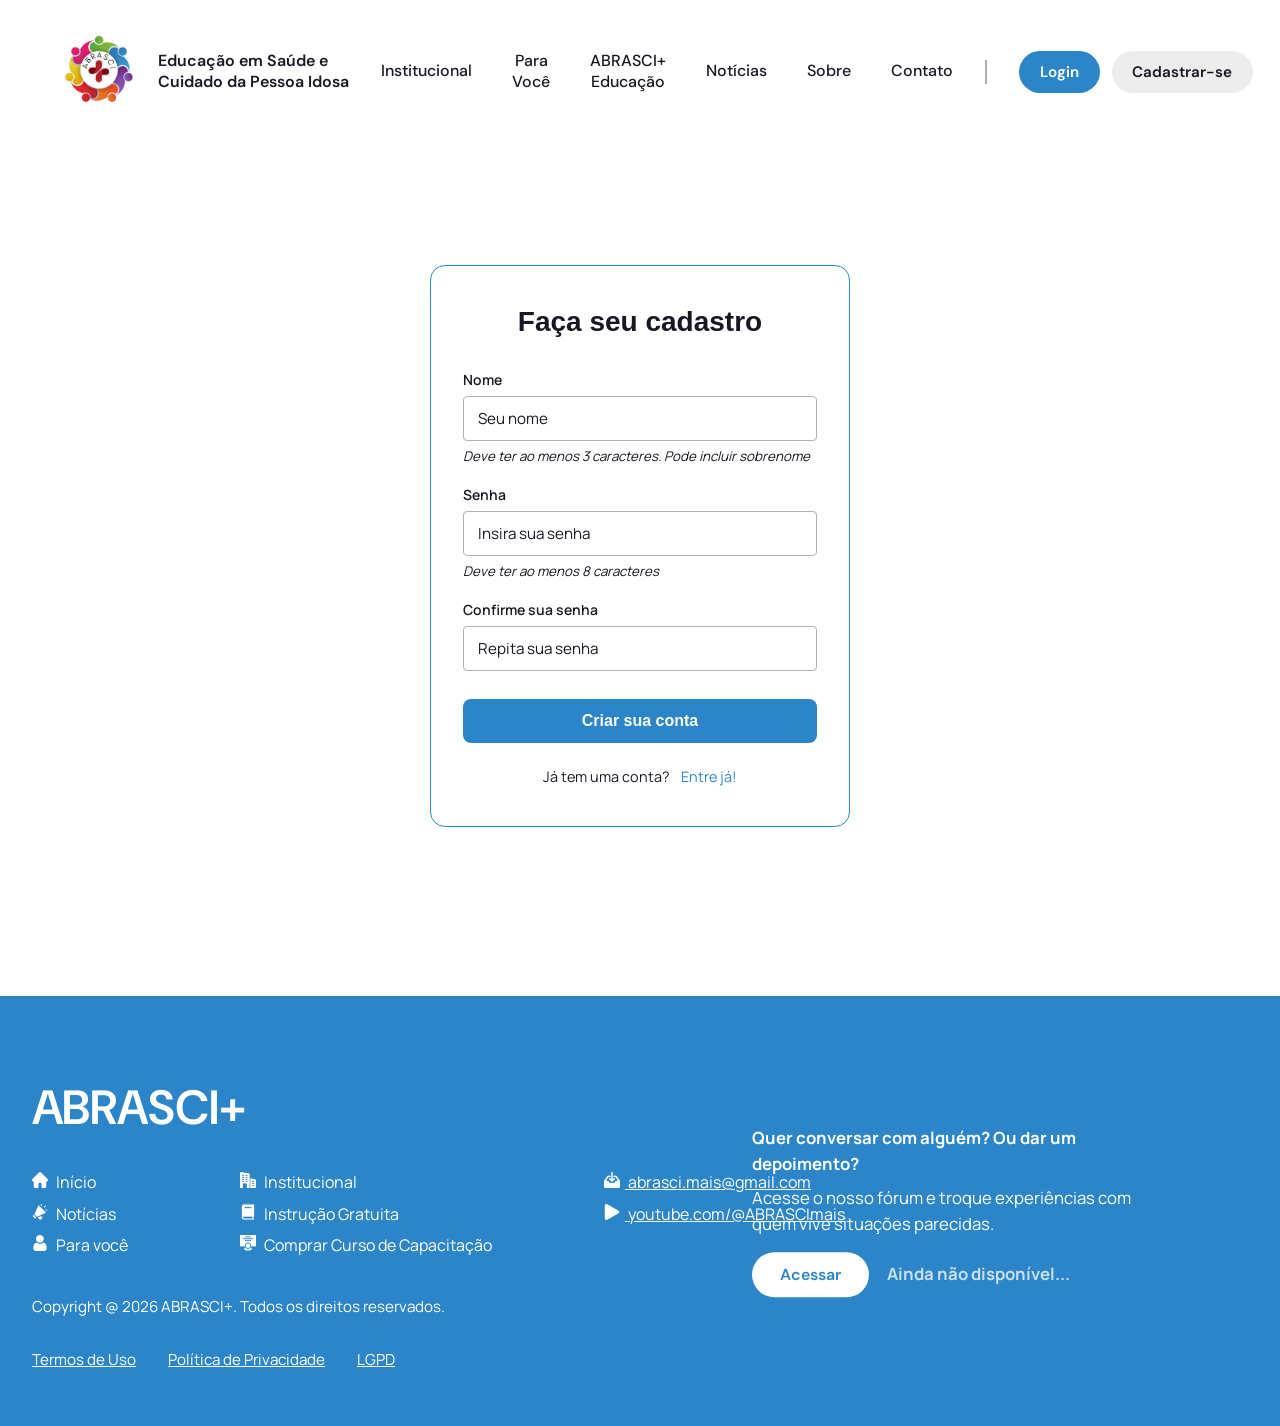
==== cadastro/index.html @ cba4374e "fixes" ====
<!DOCTYPE html>
<html lang="pt-BR">
    <head>
        <meta charset="UTF-8" />
        <meta name="viewport" content="width=device-width, initial-scale=1.0" />
        <title>ABRASCI - Educação em Saúde e Cuidado da Pessoa Idosa</title>
        <link rel="stylesheet" href="../style.css" />
        <link rel="stylesheet" href="style.css" />
    </head>
    <body>
        <header class="header">
            <div class="header-left">
                <a href="../index.html">
                    <img src="../assets/LOGO.png" alt="Logo ABRASCI" class="logo" />
                </a>
                <h1>Educação em Saúde e<br /> Cuidado da Pessoa Idosa</h1>
            </div>

            <nav class="navbar">
                <ul class="nav-list">
                    <li><a href="../institucional/index.html">Institucional</a></li>
                    <li><a href="../para_voce/index.html">Para Você</a></li>
                    <li class="dropdown">
                        <a class="dropdown-toggle">ABRASCI+ Educação</a>
                        <ul class="dropdown-menu">
                            <li><a href="../ABRA_gratuito/index.html">Instrução<br />gratuita</a></li>
                            <li><a href="../ABRA_pago/index.html">Comprar curso<br />de capacitação</a></li>
                        </ul>
                    </li>
                    <li><a href="../noticias/index.html">Notícias</a></li>
                    <li><a href="../institucional/index.html">Sobre</a></li>
                    <li><a href="#contato">Contato</a></li>
                </ul>
            </nav>

            <div class="header-divider"></div>

            <div class="header-actions">
                <a href="../login/index.html" class="header-button login-button">Login</a>
                <a href="index.html" class="header-button register-button">Cadastrar-se</a>
            </div>
        </header>

        <main class="register">
            <div class="register-container">
                <header class="register-header">
                    <h1>Faça seu cadastro</h1>
                </header>

                <form class="register-fields" action="#" method="post">
                    <div class="input-field">
                        <label for="name">Nome</label>
                        <input
                            type="text"
                            id="name"
                            placeholder="Seu nome"
                            minlength="3"
                            required
                        />
                        <small class="password-hint">Deve ter ao menos 3 caracteres. Pode incluir sobrenome</small>
                    </div>

                    <div class="input-field">
                        <label for="password">Senha</label>
                        <input
                            type="password"
                            id="password"
                            placeholder="Insira sua senha"
                            minlength="8"
                            required
                        />
                        <small class="password-hint">Deve ter ao menos 8 caracteres</small>
                    </div>

                    <div class="input-field">
                        <label for="confirmPassword">Confirme sua senha</label>
                        <input
                            type="password"
                            id="confirmPassword"
                            placeholder="Repita sua senha"
                            minlength="8"
                            required
                        />
                    </div>

                    <button type="submit" class="create-account-button">Criar sua conta</button>
                </form>

                <footer class="register-footer">
                    <p>Já tem uma conta? <a href="../login/index.html" class="footer-login"> Entre já!</a></p>
                </footer>
            </div>
        </main>

        <footer id="contato">
            <div class="footer">

                <h2>ABRASCI+</h2>

                <div class="footer-forum">
                    <p class="footer-forum-question">Quer conversar com alguém? Ou dar um depoimento?</p>
                    <p>Acesse o nosso fórum e troque experiências com quem vive situações parecidas.</p>
                    <div class="footer-forum-actions">
                        <button type="button" class="footer-forum-button">Acessar</button>
                        <p class="footer-forum-note">Ainda não disponível...</p>
                    </div>
                </div>

                <div class="footer-columns">
                    <ul class="footer-list">
                        <li>
                            <img src="../assets/footer/home.png" alt="" class="list-icon">
                            <a href="../index.html">Início</a>
                        </li>
                        <li>
                            <img src="../assets/footer/megaphone.png" alt="" class="list-icon">
                            <a href="../noticias/index.html">Notícias</a>
                        </li>
                        <li>
                            <img src="../assets/footer/profile.png" alt="" class="list-icon">
                            <a href="../para_voce/index.html">Para você</a>
                        </li>
                    </ul>

                    <ul class="footer-list">
                        <li>
                            <img src="../assets/footer/business-and-trade.png" alt="" class="list-icon">
                            <a href="../institucional/index.html">Institucional</a>
                        </li>
                        <li>
                            <img src="../assets/footer/open-book.png" alt="" class="list-icon">
                            <a href="../ABRA_gratuito/index.html">Instrução Gratuita</a>
                        </li>
                        <li>
                            <img src="../assets/footer/certificate.png" alt="" class="list-icon">
                            <a href="../ABRA_pago/index.html">Comprar Curso de Capacitação</a>
                        </li>
                    </ul>

                    <ul class="footer-media-list">
                        <li>
                            <img src="../assets/footer/inbox.png" alt="" class="list-icon">
                            <a href="mailto:abrasci.mais@gmail.com">abrasci.mais@gmail.com</a>
                        </li>
                        <li>
                            <img src="../assets/footer/youtube.png" alt="" class="list-icon">
                            <a href="https://youtube.com/@ABRASCImais">youtube.com/@ABRASCImais</a>
                        </li>
                    </ul>

                </div>

                <p class="footer-copy">Copyright @ 2026 ABRASCI+. Todos os direitos reservados.</p>

                <ul class="footer-bottom">
                    <li><a href="#">Termos de Uso</a></li>
                    <li><a href="#">Política de Privacidade</a></li>
                    <li><a href="#">LGPD</a></li>
                </ul>
            </div>
        </footer>

        <script src="../api.js" defer></script>
        <script src="main.js" defer></script>
    </body>

</html>
---- style.css ----
@import url('https://fonts.googleapis.com/css2?family=DM+Sans:wght@400;500;600;700&family=Manrope:wght@400;500;600;700&display=swap');

* {
    margin: 0;
    padding: 0;
    box-sizing: border-box;
    text-decoration: none;
}

:root {
    --background: #ffffff;
    --background-high: #efefef;
    --background-extra: #afafaf;
    --foreground: #181825;
    --accent: #2c85c8;
    --accent-extra: #2777b4;
    --accent3: #ededed;
}

html {
    scroll-behavior: smooth;
}

body {
    background-color: var(--background);
    color: var(--foreground);
}

a {
    color: inherit;
}

/* header */
.header {
    width: 100%;
    min-height: 9rem;
    padding: 1.5rem 5%;
    display: flex;
    align-items: center;
    gap: 1rem;
    font-family: "DM Sans", sans-serif;
    background-color: var(--background);
}

.header-left {
    flex: 0 0 auto;
    display: flex;
    align-items: center;
    gap: 1.5rem;
}

.logo {
    width: clamp(20px, 9vw, 70px);
    height: auto;
    object-fit: contain;
    transition: transform 0.2s ease;
}

.logo:hover {
    transform: scale(1.3);
}

.header h1 {
    font-size: clamp(1rem, 1vw, 1.5rem);
    font-weight: 600;
    line-height: 1.3;
}

h2 {
    margin-top: 2rem;
}

.header-actions {
    display: flex;
    align-items: center;
    flex-shrink: 0;
    gap: 0.75rem;
}

.header-button {
    display: inline-block;
    padding: 0.7rem 1.3rem;
    border-radius: 999px;
    color: var(--background);
    font-size: 0.95rem;
    font-weight: 600;
    transition: transform 0.2s ease, filter 0.2s ease;
}

.header-button:hover {
    transform: scale(1.06);
    filter: brightness(1.12);
}

.login-button {
    background-color: var(--accent);
    margin: 0 0 0 1rem;
}

.register-button {
    background-color: var(--accent3);
    color: var(--foreground);
}

/* barra de navegação */
.navbar {
    flex: 0 1 auto;
    display: flex;
    justify-content: flex-end;
    background: transparent;
    padding: 0;
    margin-left: auto;
}

.nav-list {
    display: flex;
    align-items: stretch;
    justify-content: flex-end;
    gap: 0.5rem;
    list-style: none;
}

.nav-list > li {
    position: relative;
}

.nav-list > li > a {
    min-height: 4.5rem;
    display: flex;
    align-items: center;
    justify-content: center;
    padding: 0.75rem 1rem;
    color: var(--foreground);
    font-size: clamp(0.85rem, 1.4vw, 1.0rem);
    font-weight: 500;
    text-align: center;
    border-bottom: 3px solid transparent;
    transition: color 0.2s ease, border-bottom-color 0.2s ease, transform 0.2s ease;
}

.nav-list > li > a:hover,
.dropdown:hover > .dropdown-toggle {
    color: var(--accent);
    border-bottom-color: var(--accent);
    transform: scale(1.1);
}

.dropdown-menu {
    position: absolute;
    min-width: 220px;
    top: 100%;
    left: 50%;
    transform: translateX(-50%) translateY(-10px) scale(0.95);
    opacity: 0;
    visibility: hidden;
    pointer-events: none;
    z-index: 10;
    background-color: var(--background);
    border-radius: 8px;
    list-style: none;
    text-align: center;
    transition: opacity 0.25s ease, transform 0.25s ease, visibility 0.25s ease;
    box-shadow: 0 8px 20px rgba(0, 0, 0, 0.2);
    overflow: hidden;
}

.dropdown:hover .dropdown-menu {
    visibility: visible;
    opacity: 1;
    transform: translateX(-50%) translateY(0) scale(1);
    pointer-events: auto;
}

.dropdown-menu a {
    display: block;
    padding: 0.8rem 1.2rem;
    color: var(--foreground);
    transition: background-color 0.2s ease;
    font-family: "Manrope", sans-serif;
    font-size: 0.9rem;
    line-height: 1.4;
}

.dropdown-menu a:hover {
    background-color: var(--accent);
    color: var(--background);
}

.header-divider {
    width: 2px;
    height: 1.5rem;
    background-color: var(--background-extra);
    flex-shrink: 0;
    align-self: center;
}

/* carrossel */
.carousel {
    position: relative;
    width: 100%;
    height: clamp(300px, 50vw, 750px);
    margin: 0 0 3rem 0;
    overflow: hidden;
    font-family: "DM Sans", sans-serif;
}

.carousel-track {
    position: relative;
    width: 100%;
    height: 100%;
}

.slide {
    position: absolute;
    inset: 0;
    width: 100%;
    height: 100%;
    opacity: 0;
    pointer-events: none;
    transition: opacity 0.5s ease;
}

.slide.active {
    opacity: 1;
    pointer-events: auto;
}

.slide img {
    display: block;
    width: 100%;
    height: 100%;
    object-fit: cover;
    object-position: top;
}

.carousel-button {
    position: absolute;
    top: 50%;
    transform: translateY(-50%);
    width: clamp(2.5rem, 5vw, 3.5rem);
    height: clamp(2.5rem, 5vw, 3.5rem);
    display: flex;
    align-items: center;
    justify-content: center;
    border: none;
    border-radius: 50%;
    background-color: rgb(from var(--accent) r g b / 0.5);
    color: var(--background);
    font-size: clamp(1.2rem, 3vw, 1.8rem);
    cursor: pointer;
    z-index: 10;
    transition: transform 0.2s ease, background-color 0.2s ease;
}

.carousel-button:hover {
    background-color: var(--accent-extra);
    transform: translateY(-50%) scale(1.08);
}

.carousel-button:active {
    transform: translateY(-50%) scale(0.96);
}

.chevron-svg {
    width: 45%;
    height: 45%;
    fill: none;
    stroke: #ffffff;
    stroke-width: 2.5;
    stroke-linecap: round;
    stroke-linejoin: round;
    pointer-events: none;
}

.previous {
    left: 2rem;
}

.next {
    right: 2rem;
}

.progress-container {
    position: absolute;
    bottom: 0;
    left: 0;
    width: 100%;
    height: 5px;
    background-color: var(--background);
    z-index: 20;
}

.progress-bar {
    width: 0%;
    height: 100%;
    background-color: var(--accent);
}

@keyframes progressBar {
    from { width: 0%; }
    to { width: 100%; }
}

.carousel-credit {
    position: absolute;
    bottom: 1.25rem;
    right: 1.25rem;
    z-index: 25;
    font-family: "DM Sans", sans-serif;
    font-size: 1.0rem;
    font-weight: 400;
    color: var(--background);
    opacity: 0.9;
    transition: opacity 0.2s ease;
}

.carousel-credit:hover {
    opacity: 1;
}

/* CTA sobre os slides */
.slide-overlay {
    position: absolute;
    z-index: 5;
    display: flex;
    flex-direction: column;
    gap: 3.25rem;
}

.first-slide-overlay {
    top: 30%;
    right: 10%;
    max-width: 40%;
    align-items: center;
    text-align: center;
}

.second-slide-overlay {
    top: 30%;
    left: 8%;
    max-width: 40%;
    align-items: center;
    text-align: center;
}

.second-slide-image {
    filter: brightness(0.8);
}

.third-slide-overlay {
    top: 30%;
    left: 8%;
    max-width: 40%;
    align-items: center;
    text-align: center;
}

.fourth-slide-overlay {
    top: 30%;
    right: 10%;
    max-width: 40%;
    align-items: center;
    text-align: center;
}

.overlay-title {
    margin: 0;
    color: var(--background);
    font-size: clamp(3rem, 5vw, 4.25rem);
    line-height: 1.15;
    font-weight: 700;
}

.overlay-title--accent {
    color: var(--accent);
}

.overlay-button {
    display: inline-block;
    background-color: var(--background);
    color: var(--foreground);
    font-weight: 600;
    font-size: 1.56rem;
    padding: 0.85rem 2.25rem;
    border-radius: 999px;
    transition: transform 0.2s ease, filter 0.2s ease;
}

.overlay-button:hover {
    transform: scale(1.1);
    filter: brightness(0.8);
}

.overlay-button--accent {
    background-color: var(--accent);
    color: var(--background);
}

.overlay-button--accent:hover {
    filter: brightness(1.2);
}

/* Sou idoso, Sou familiar, Sou PCD... */
.SOU_cards {
    width: 90%;
    max-width: 1200px;
    margin: 0 auto 3rem;
    display: grid;
    grid-template-columns: repeat(4, 1fr);
    gap: 1.5rem;
}

.SOU_card {
    background-color: var(--background-high);
    border-radius: 12px;
    padding: 1.5rem 1rem;
    display: flex;
    flex-direction: column;
    align-items: center;
    justify-content: center;
    text-align: center;
    gap: 1rem;
    min-height: 160px;
    border: 2px solid transparent;
    transition: transform 0.2s ease, border-color 0.2s ease;
}

.SOU_card:hover {
    background-color: var(--background);
    transform: translateY(-4px);
    border-color: var(--accent);
}

.card_icon {
    width: 48px;
    height: 48px;
    filter: brightness(0) saturate(100%) invert(44%) sepia(51%) saturate(1450%) hue-rotate(178deg) brightness(96%) contrast(93%);
    object-fit: contain;
}

.card_text {
    font-family: "Manrope", sans-serif;
    font-size: 1rem;
    font-weight: 500;
    color: var(--foreground);
    line-height: 1.4;
}

/* texto */
.content {
    width: 90%;
    max-width: 1200px;
    margin: 0 auto 6rem;
    font-family: "Manrope", sans-serif;
}

.content h2 {
    margin-bottom: 1.5rem;
    font-family: "DM Sans", sans-serif;
    font-size: clamp(1.8rem, 4vw, 3rem);
    font-weight: 600;
}

.content p,
.content li {
    max-width: none;
    font-size: clamp(0.95rem, 1.5vw, 1.1rem);
    line-height: 1.8;
    text-align: justify;
    hyphens: auto;
    -webkit-hyphens: auto;
}

.content > p {
    margin-bottom: 1.25rem;
}

.content > p:last-of-type {
    margin-bottom: 0;
}

.content section p + p {
    margin-top: 1.25rem;
}

/* Sou idoso, Sou PCD, Missão, Visão, Valores... */
.content section {
    margin-top: 1rem;
    padding-top: 2rem;
    scroll-margin-top: 1.5rem;
}

.content h3 {
    margin-bottom: 1rem;
    font-family: "DM Sans", sans-serif;
    font-size: clamp(1.3rem, 2.5vw, 1.9rem);
    font-weight: 600;
    line-height: 1.3;
}

.content p a {
    color: var(--accent-extra);
    font-weight: 600;
    text-decoration: underline;
    text-underline-offset: 3px;
}

.content p a:hover {
    color: var(--accent);
}

.content strong {
    font-weight: 700;
}

.values-list {
    list-style: none;
    display: flex;
    flex-direction: column;
    gap: 1.25rem;
    font-size: clamp(0.95rem, 1.5vw, 1.1rem);
    line-height: 1.8;
    text-align: justify;
    hyphens: auto;
    -webkit-hyphens: auto;
}

.footer {
    position: relative;
    background: var(--accent);
    width: 100%;
    font-family: "Manrope", sans-serif;
    padding: 3rem 2rem;
    color: var(--background);
    text-align: left;
}

.footer h2 {
    margin-bottom: 2rem;
    font-family: "DM Sans", sans-serif;
    font-size: clamp(1.8rem, 4vw, 3rem);
    font-weight: 600;
    text-align: left;
}

.footer-columns {
    display: flex;
    flex-wrap: wrap;
    justify-content: flex-start;
    align-items: flex-start;
    gap: 7rem;
    margin-bottom: 2.5rem;
}

.footer-list,
.footer-media-list {
    list-style: none;
    padding: 0;
    margin: 0;
    display: flex;
    flex-direction: column;
    gap: 0.6rem;
    text-align: left;
}

.footer-media-list {
    text-decoration: underline;
}

.footer a {
    color: inherit;
    text-decoration: none;
    transition: opacity 0.2s ease;
}

.footer a:hover {
    opacity: 0.7;
    text-decoration: underline;
}

.list-icon {
    height: 16px;
    width: 16px;
    flex-shrink: 0;
    margin-right: 5px;
    object-fit: contain;
    filter: brightness(0) invert(1);
}

.footer-copy {
    list-style: none;
    padding: 0;
    margin: 0.5rem 0;
    font-size: 0.95rem;
    display: flex;
    flex-wrap: wrap;
    margin-bottom: 2rem;
    gap: 2rem;
}

.footer-bottom {
    list-style: none;
    text-decoration: underline;
    padding: 0;
    margin: 0.5rem 0;
    font-size: 0.95rem;
    display: flex;
    flex-wrap: wrap;
    gap: 2rem;
}

/* bloco do fórum */
.footer-forum {
    position: absolute;
    top: 50%;
    right: 8rem;
    transform: translateY(-50%);
    z-index: 2;
    display: flex;
    flex-direction: column;
    align-items: flex-start;
    gap: 0.5rem;
    max-width: 400px;
}

.footer-forum p {
    margin: 0;
    font-size: 1.05rem;
    line-height: 1.55;
    color: inherit;
}

.footer-forum-question {
    font-weight: 700;
    font-size: 1.15rem;
}

.footer-forum-actions {
    display: flex;
    align-items: center;
    flex-wrap: wrap;
    gap: 1.1rem;
    margin-top: 0.4rem;
}

.footer-forum-button {
    display: inline-block;
    padding: 0.75rem 1.75rem;
    border: none;
    border-radius: 999px;
    background: var(--background);
    color: var(--accent);
    font-family: "DM Sans", sans-serif;
    font-weight: 600;
    font-size: 1rem;
    cursor: pointer;
    white-space: nowrap;
    transition: transform 0.2s ease, filter 0.2s ease;
}

.footer-forum-button:hover {
    transform: scale(1.06);
    filter: brightness(0.95);
}

.footer-forum-note {
    font-weight: bold;
    opacity: 0.75;
    margin: 0;
}
---- cadastro/style.css ----
.header {
    margin-bottom: -3rem;
}

.register {
    display: flex;
    align-items: center;
    justify-content: center;
    min-height: 100vh;
    padding: 2rem 1rem;
}

.register-container {
    width: 100%;
    max-width: 420px;
    background: var(--background);
    padding: 2.5rem 2rem;
    border: 1px solid var(--accent);
    border-radius: 15px;
    /* box-shadow: 0 4px 20px rgba(0, 0, 0, 0.4); */
}

.register-header {
    font-family: "DM-Sans", sans-serif;
    text-align: center;
    margin-bottom: 2rem;
}

.register-header h1 {
    font-size: 1.75rem;
    font-weight: 700;
    color: var(--foreground);
    margin-bottom: 0.5rem;
}

.register-fields {
    font-family: "DM-Sans", sans-serif;
    display: flex;
    flex-direction: column;
    gap: 1.25rem;
}

.input-field {
    font-family: "Manrope", sans-serif;
    display: flex;
    flex-direction: column;
    gap: 0.4rem;
}

.input-field label {
    font-family: "Manrope", sans-serif;
    font-size: 0.875rem;
    font-weight: 600;
    color: var(--foreground);
}

.input-field input {
    font-family: "Manrope", sans-serif;
    width: 100%;
    padding: 0.7rem 0.9rem;
    font-size: 0.95rem;
    color: var(--foreground);
    border: 1px solid var(--background-extra);
    border-radius: 4px;
    outline: none;
    transition: border-color 0.2s, box-shadow 0.2s;
}

.input-field input::placeholder {
    color: var(--foreground-dim);
}

.input-field input:focus {
    border-color: var(--accent);
}

.password-hint {
    font-style: italic;
    color: var(--foreground-dim);
}

.create-account-button {
    margin-top: 0.5rem;
    padding: 0.8rem 1rem;
    font-size: 1rem;
    font-weight: 600;
    color: var(--background);
    background: var(--accent);
    border: none;
    border-radius: 8px;
    cursor: pointer;
    transition: background 0.2s, transform 0.1s;
}

.create-account-button:hover {
    background: var(--accent-extra);
}

.create-account-button:active {
    transform: scale(0.98);
}

.register-footer {
    font-family: "Manrope", sans-serif;
    margin-top: 1.5rem;
    text-align: center;
    font-size: 0.9rem;
    color: var(--foreground-dim);
}

.register-footer a {
    color: var(--accent);
    text-decoration: none;
    margin-left: 0.56rem;
}

.register-footer a:hover {
    color: var(--accent-extra);
    text-decoration: underline;
}
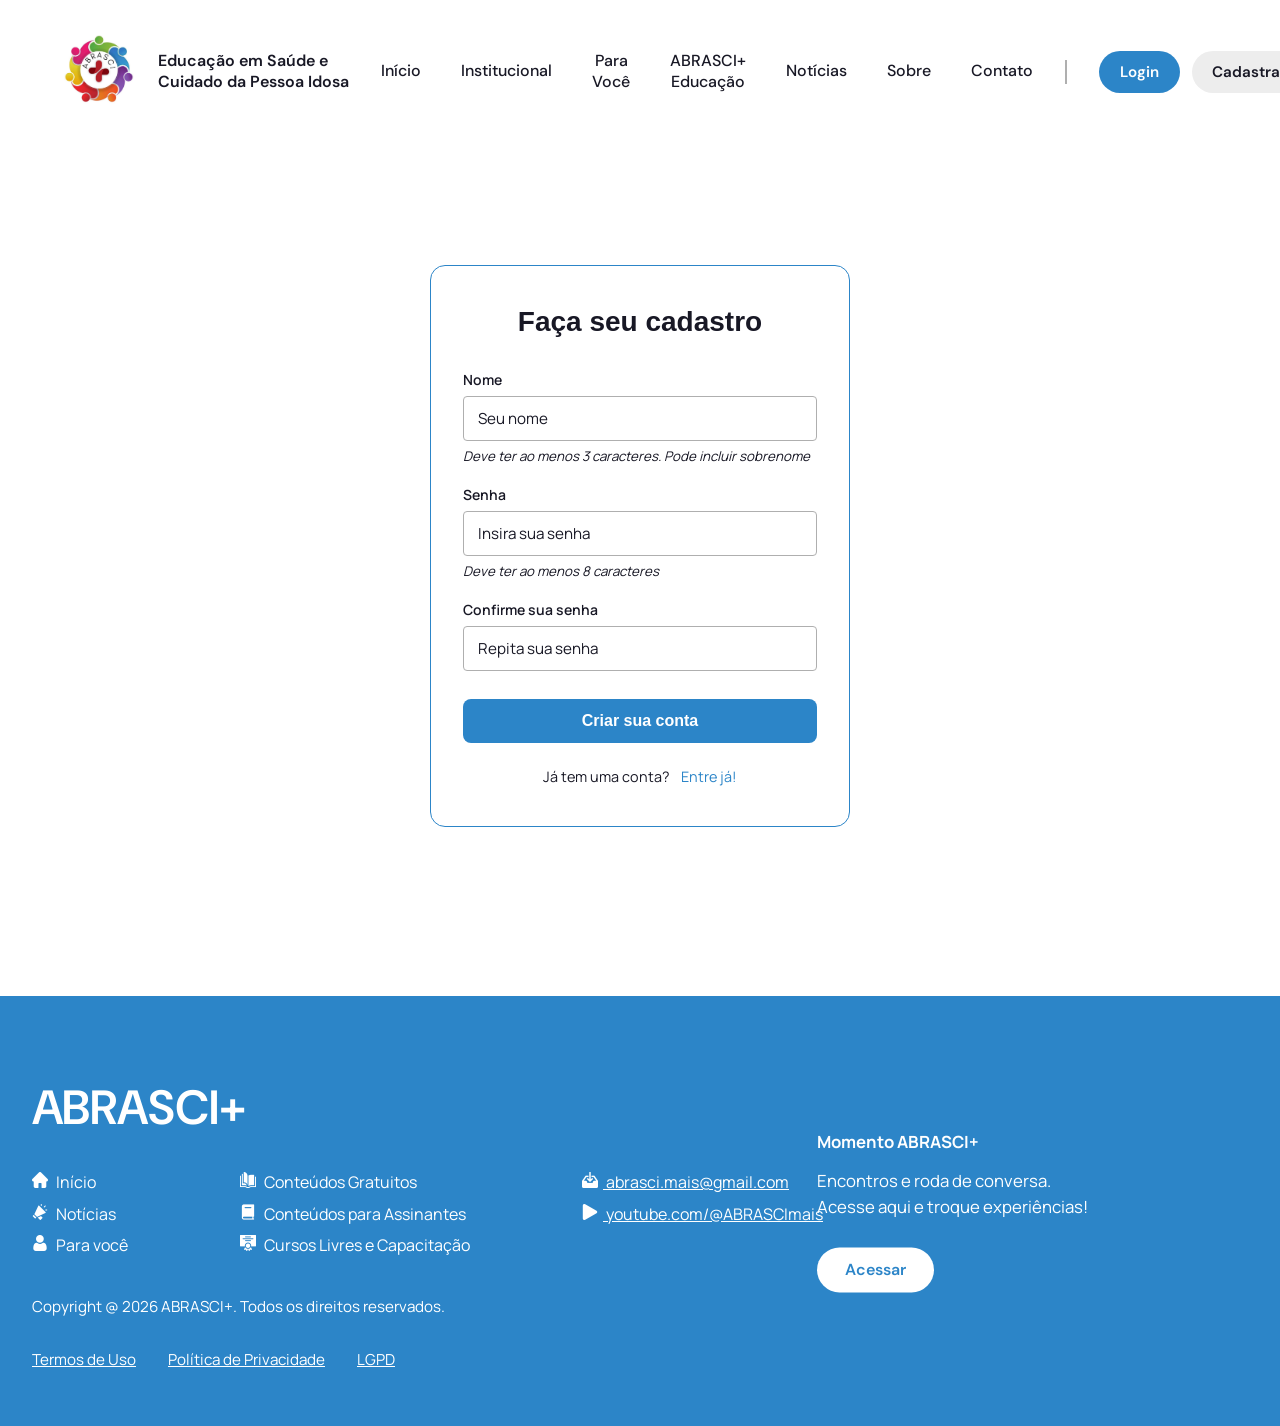
==== commit ef856d17: "fixes" ====
--- a/cadastro/index.html
+++ b/cadastro/index.html
@@ -11,24 +11,26 @@
         <header class="header">
             <div class="header-left">
                 <a href="../index.html">
-                    <img src="../assets/LOGO.png" alt="Logo ABRASCI" class="logo" />
+                    <img src="../assets/logo/minimal.png" alt="Logo ABRASCI" class="logo" />
                 </a>
                 <h1>Educação em Saúde e<br /> Cuidado da Pessoa Idosa</h1>
             </div>
 
             <nav class="navbar">
                 <ul class="nav-list">
+                    <li><a href="../index.html">Início</a></li>
                     <li><a href="../institucional/index.html">Institucional</a></li>
                     <li><a href="../para_voce/index.html">Para Você</a></li>
                     <li class="dropdown">
                         <a class="dropdown-toggle">ABRASCI+ Educação</a>
                         <ul class="dropdown-menu">
-                            <li><a href="../ABRA_gratuito/index.html">Instrução<br />gratuita</a></li>
-                            <li><a href="../ABRA_pago/index.html">Comprar curso<br />de capacitação</a></li>
+                            <li><a href="https://www.youtube.com/@ABRASCImais/shorts" target="_blank">Conteúdos<br />gratuitos</a></li>
+                            <li><a href="../convite/pesquisa/index.html">Conteúdos<br />para assinantes</a></li>
+                            <li><a href="../convite/pesquisa/index.html">Cursos livres<br />e capacitação</a></li>
                         </ul>
                     </li>
                     <li><a href="../noticias/index.html">Notícias</a></li>
-                    <li><a href="../institucional/index.html">Sobre</a></li>
+                    <li><a href="../index.html#sobre">Sobre</a></li>
                     <li><a href="#contato">Contato</a></li>
                 </ul>
             </nav>
@@ -98,11 +100,19 @@
                 <h2>ABRASCI+</h2>
 
                 <div class="footer-forum">
-                    <p class="footer-forum-question">Quer conversar com alguém? Ou dar um depoimento?</p>
-                    <p>Acesse o nosso fórum e troque experiências com quem vive situações parecidas.</p>
+                    <p class="footer-forum-question">Momento ABRASCI+</p>
+                    <p>
+                        Encontros e roda de conversa.
+                        <br/>
+                        Acesse aqui e troque experiências!
+                    </p>
                     <div class="footer-forum-actions">
-                        <button type="button" class="footer-forum-button">Acessar</button>
-                        <p class="footer-forum-note">Ainda não disponível...</p>
+                        <a href="../convite/dia_internacional/index.html">
+                            <div class="footer-forum-button">
+                                Acessar
+                            </div>
+                        </a>
+                        <p class="footer-forum-note">OBS: Ainda não disponível</p>
                     </div>
                 </div>
 
@@ -124,16 +134,16 @@
 
                     <ul class="footer-list">
                         <li>
-                            <img src="../assets/footer/business-and-trade.png" alt="" class="list-icon">
-                            <a href="../institucional/index.html">Institucional</a>
+                            <img src="../assets/footer/open-book.png" alt="" class="list-icon">
+                            <a href="https://www.youtube.com/@ABRASCImais/shorts" target="_blank">Conteúdos Gratuitos</a>
                         </li>
                         <li>
-                            <img src="../assets/footer/open-book.png" alt="" class="list-icon">
-                            <a href="../ABRA_gratuito/index.html">Instrução Gratuita</a>
+                            <img src="../assets/footer/closed-book.png" alt="" class="list-icon">
+                            <a href="../not_found/index.html">Conteúdos para Assinantes</a>
                         </li>
                         <li>
                             <img src="../assets/footer/certificate.png" alt="" class="list-icon">
-                            <a href="../ABRA_pago/index.html">Comprar Curso de Capacitação</a>
+                            <a href="../not_found/index.html">Cursos Livres e Capacitação</a>
                         </li>
                     </ul>
 
@@ -163,5 +173,4 @@
         <script src="../api.js" defer></script>
         <script src="main.js" defer></script>
     </body>
-
 </html>
--- a/style.css
+++ b/style.css
@@ -1,4 +1,4 @@
-@import url('https://fonts.googleapis.com/css2?family=DM+Sans:wght@400;500;600;700&family=Manrope:wght@400;500;600;700&display=swap');
+@import url('https://fonts.googleapis.com/css2?family=DM+Sans:wght@200;300;400;500;600;700&family=Manrope:wght@400;500;600;700&display=swap');
 
 * {
     margin: 0;
@@ -194,6 +194,13 @@
     align-self: center;
 }
 
+/* banner */
+.banner {
+    position: relative;
+    display: block;
+    overflow: hidden;
+}
+
 /* carrossel */
 .carousel {
     position: relative;
@@ -244,7 +251,7 @@
     justify-content: center;
     border: none;
     border-radius: 50%;
-    background-color: rgb(from var(--accent) r g b / 0.5);
+    background-color: var(--accent);
     color: var(--background);
     font-size: clamp(1.2rem, 3vw, 1.8rem);
     cursor: pointer;
@@ -613,13 +620,14 @@
 .footer-forum {
     position: absolute;
     top: 50%;
-    right: 8rem;
+    /* right: 8rem; <- previous*/
+    right: 12rem;
     transform: translateY(-50%);
     z-index: 2;
     display: flex;
     flex-direction: column;
     align-items: flex-start;
-    gap: 0.5rem;
+    gap: 0.8rem;
     max-width: 400px;
 }
 
@@ -645,6 +653,7 @@
 
 .footer-forum-button {
     display: inline-block;
+    margin-top: 0.5rem;
     padding: 0.75rem 1.75rem;
     border: none;
     border-radius: 999px;
@@ -664,6 +673,7 @@
 }
 
 .footer-forum-note {
+    display: none;
     font-weight: bold;
     opacity: 0.75;
     margin: 0;
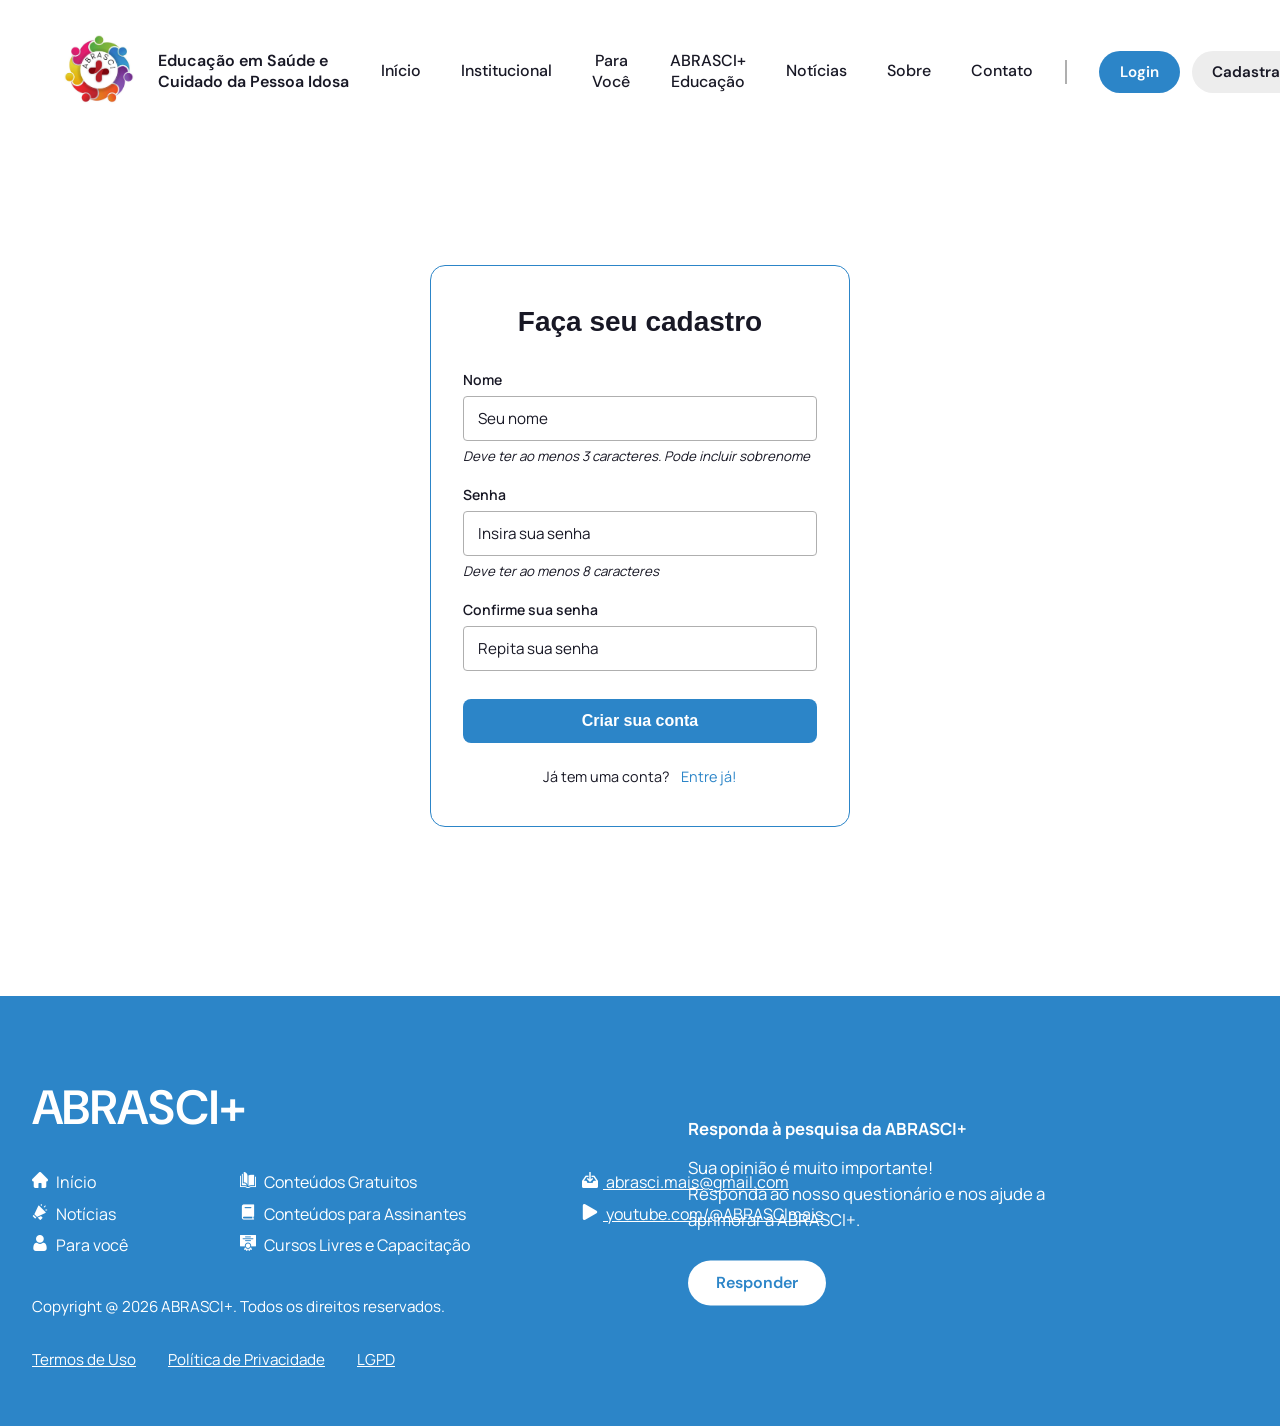
==== commit d5f876e7: "changes to Noticias and landing page" ====
--- a/cadastro/index.html
+++ b/cadastro/index.html
@@ -100,16 +100,16 @@
                 <h2>ABRASCI+</h2>
 
                 <div class="footer-forum">
-                    <p class="footer-forum-question">Momento ABRASCI+</p>
+                    <p class="footer-forum-question">Responda à pesquisa da ABRASCI+</p>
                     <p>
-                        Encontros e roda de conversa.
+                        Sua opinião é muito importante!
                         <br/>
-                        Acesse aqui e troque experiências!
+                        Responda ao nosso questionário e nos ajude a aprimorar a ABRASCI+.
                     </p>
                     <div class="footer-forum-actions">
-                        <a href="../convite/dia_internacional/index.html">
+                        <a href="https://forms.gle/UCveoUyL3pwsi1jN8" target="_blank">
                             <div class="footer-forum-button">
-                                Acessar
+                                Responder
                             </div>
                         </a>
                         <p class="footer-forum-note">OBS: Ainda não disponível</p>
@@ -139,11 +139,11 @@
                         </li>
                         <li>
                             <img src="../assets/footer/closed-book.png" alt="" class="list-icon">
-                            <a href="../not_found/index.html">Conteúdos para Assinantes</a>
+                            <a href="../convite/pesquisa/index.html">Conteúdos para Assinantes</a>
                         </li>
                         <li>
                             <img src="../assets/footer/certificate.png" alt="" class="list-icon">
-                            <a href="../not_found/index.html">Cursos Livres e Capacitação</a>
+                            <a href="../convite/pesquisa/index.html">Cursos Livres e Capacitação</a>
                         </li>
                     </ul>
 
--- a/style.css
+++ b/style.css
@@ -325,6 +325,65 @@
     opacity: 1;
 }
 
+/* slide da pesquisa: imagem sempre inteira (contain) + botão posicionado
+   em coordenadas relativas à imagem (mesmos valores de convite/pesquisa) */
+.slide--pesquisa {
+    container-type: size;
+    display: flex;
+    align-items: center;
+    justify-content: center;
+    background-color: var(--background);
+}
+
+.pesquisa-slide-frame {
+    container-type: inline-size;
+    position: relative;
+    /* quadrado (proporção da pesquisa.jpg) com o maior lado que cabe no slide */
+    width: min(100cqw, 100cqh);
+    aspect-ratio: 1 / 1;
+    line-height: 0;
+}
+
+.pesquisa-slide-frame > img {
+    display: block;
+    width: 100%;
+    height: 100%;
+    object-fit: contain;
+    object-position: center;
+}
+
+.pesquisa-slide-button {
+    position: absolute;
+    top: 44%;
+    left: 62%;
+    z-index: 10;
+    display: inline-flex;
+    align-items: center;
+    gap: 0.8cqw;
+    padding: 3cqw 3.5cqw;
+    border-radius: 999px;
+    background-color: var(--accent);
+    color: var(--background);
+    font-family: "DM Sans", sans-serif;
+    font-weight: 600;
+    font-size: 2.8cqw;
+    line-height: normal;
+    white-space: nowrap;
+    transition: transform 0.2s ease, background-color 0.2s ease;
+}
+
+.pesquisa-slide-button:hover {
+    background-color: var(--accent-extra);
+    transform: scale(1.02);
+}
+
+.pesquisa-slide-button .pesquisa-slide-icon {
+    width: 2.6cqw;
+    height: 2.6cqw;
+    object-fit: contain;
+    filter: brightness(0) invert(1);
+}
+
 /* CTA sobre os slides */
 .slide-overlay {
     position: absolute;
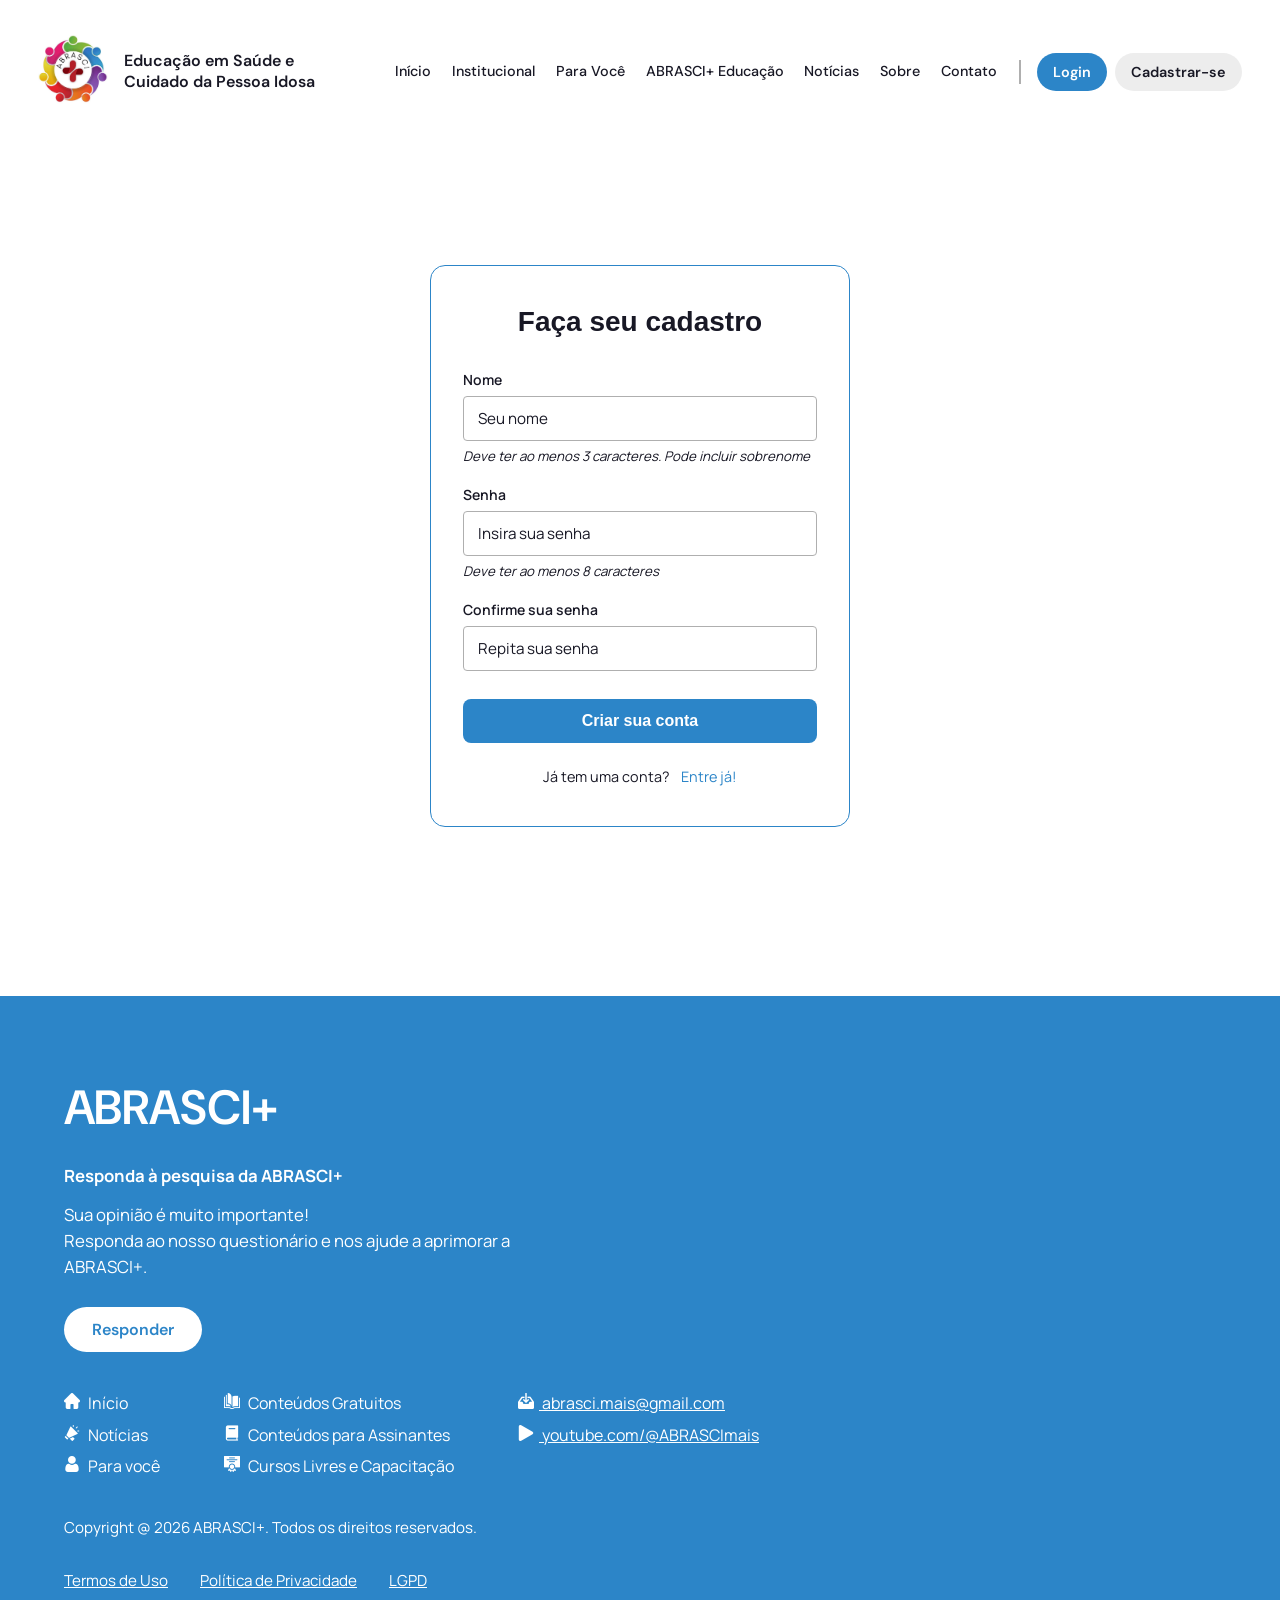
==== commit bfa75590: "media queries & metric units" ====
--- a/cadastro/index.html
+++ b/cadastro/index.html
@@ -16,30 +16,38 @@
                 <h1>Educação em Saúde e<br /> Cuidado da Pessoa Idosa</h1>
             </div>
 
-            <nav class="navbar">
-                <ul class="nav-list">
-                    <li><a href="../index.html">Início</a></li>
-                    <li><a href="../institucional/index.html">Institucional</a></li>
-                    <li><a href="../para_voce/index.html">Para Você</a></li>
-                    <li class="dropdown">
-                        <a class="dropdown-toggle">ABRASCI+ Educação</a>
-                        <ul class="dropdown-menu">
-                            <li><a href="https://www.youtube.com/@ABRASCImais/shorts" target="_blank">Conteúdos<br />gratuitos</a></li>
-                            <li><a href="../convite/pesquisa/index.html">Conteúdos<br />para assinantes</a></li>
-                            <li><a href="../convite/pesquisa/index.html">Cursos livres<br />e capacitação</a></li>
-                        </ul>
-                    </li>
-                    <li><a href="../noticias/index.html">Notícias</a></li>
-                    <li><a href="../index.html#sobre">Sobre</a></li>
-                    <li><a href="#contato">Contato</a></li>
-                </ul>
-            </nav>
+            <button type="button" class="nav-toggle" aria-label="Abrir menu" aria-expanded="false" aria-controls="site-menu">
+                <span class="nav-toggle-bar"></span>
+                <span class="nav-toggle-bar"></span>
+                <span class="nav-toggle-bar"></span>
+            </button>
 
-            <div class="header-divider"></div>
+            <div class="header-menu" id="site-menu">
+                <nav class="navbar">
+                    <ul class="nav-list">
+                        <li><a href="../index.html">Início</a></li>
+                        <li><a href="../institucional/index.html">Institucional</a></li>
+                        <li><a href="../para_voce/index.html">Para Você</a></li>
+                        <li class="dropdown">
+                            <a class="dropdown-toggle">ABRASCI+ Educação</a>
+                            <ul class="dropdown-menu">
+                                <li><a href="https://www.youtube.com/@ABRASCImais/shorts" target="_blank">Conteúdos <br />gratuitos</a></li>
+                                <li><a href="../convite/pesquisa/index.html">Conteúdos <br />para assinantes</a></li>
+                                <li><a href="../convite/pesquisa/index.html">Cursos livres <br />e capacitação</a></li>
+                            </ul>
+                        </li>
+                        <li><a href="../noticias/index.html">Notícias</a></li>
+                        <li><a href="../index.html#sobre">Sobre</a></li>
+                        <li><a href="#contato">Contato</a></li>
+                    </ul>
+                </nav>
 
-            <div class="header-actions">
-                <a href="../login/index.html" class="header-button login-button">Login</a>
-                <a href="index.html" class="header-button register-button">Cadastrar-se</a>
+                <div class="header-divider"></div>
+
+                <div class="header-actions">
+                    <a href="../login/index.html" class="header-button login-button">Login</a>
+                    <a href="index.html" class="header-button register-button">Cadastrar-se</a>
+                </div>
             </div>
         </header>
 
@@ -170,6 +178,7 @@
             </div>
         </footer>
 
+        <script src="../nav.js"></script>
         <script src="../api.js" defer></script>
         <script src="main.js" defer></script>
     </body>
--- a/style.css
+++ b/style.css
@@ -156,12 +156,15 @@
     pointer-events: none;
     z-index: 10;
     background-color: var(--background);
-    border-radius: 8px;
     list-style: none;
     text-align: center;
     transition: opacity 0.25s ease, transform 0.25s ease, visibility 0.25s ease;
     box-shadow: 0 8px 20px rgba(0, 0, 0, 0.2);
     overflow: hidden;
+}
+
+ul.dropdown-menu {
+    border-radius: 8px !important;
 }
 
 .dropdown:hover .dropdown-menu {
@@ -204,11 +207,13 @@
 /* carrossel */
 .carousel {
     position: relative;
+    container-type: inline-size;
     width: 100%;
     height: clamp(300px, 50vw, 750px);
     margin: 0 0 3rem 0;
     overflow: hidden;
     font-family: "DM Sans", sans-serif;
+    touch-action: pan-y;
 }
 
 .carousel-track {
@@ -325,8 +330,7 @@
     opacity: 1;
 }
 
-/* slide da pesquisa: imagem sempre inteira (contain) + botão posicionado
-   em coordenadas relativas à imagem (mesmos valores de convite/pesquisa) */
+/* slide da pesquisa */
 .slide--pesquisa {
     container-type: size;
     display: flex;
@@ -338,7 +342,6 @@
 .pesquisa-slide-frame {
     container-type: inline-size;
     position: relative;
-    /* quadrado (proporção da pesquisa.jpg) com o maior lado que cabe no slide */
     width: min(100cqw, 100cqh);
     aspect-ratio: 1 / 1;
     line-height: 0;
@@ -410,6 +413,7 @@
 }
 
 .second-slide-image {
+    height: 100%;
     filter: brightness(0.8);
 }
 
@@ -737,3 +741,454 @@
     opacity: 0.75;
     margin: 0;
 }
+
+/* ===========================================================================
+     >  1388px desktop
+     <= 1388px header menor
+     <= 1300px footer empilhado
+     <= 1240px hambúrguer + layout de tablet (checar NAV_BREAKPOINT em nav.js)
+     <= 768px  tablet pequeno / celular grande
+     <= 600px  celular
+     <= 560px  celular pequeno
+   =========================================================================== */
+
+/* botao hambúrguer e painel (no desktop o painel "some") */
+.nav-toggle {
+    display: none;
+}
+
+.header-menu {
+    display: contents;
+}
+
+/* bloco da pesquisa no rodapé deixa de colidir com as colunas */
+@media (max-width: 1420px) {
+    .footer-forum {
+        right: 2rem;
+    }
+}
+
+@media (max-width: 1300px) {
+    .footer {
+        padding: 3rem 5%;
+    }
+
+    .footer-forum {
+        position: static;
+        transform: none;
+        max-width: 460px;
+        margin-bottom: 2.5rem;
+    }
+
+    .footer h2 {
+        margin-bottom: 1.5rem;
+    }
+
+    .footer-columns {
+        gap: 2rem 4rem;
+    }
+}
+
+/* header menor */
+@media (max-width: 1388px) {
+    .header {
+        padding: 1.5rem 3%;
+        gap: 0.75rem;
+    }
+
+    .header-left {
+        gap: 1rem;
+    }
+
+    .nav-list {
+        gap: 0.1rem;
+    }
+
+    .nav-list > li > a {
+        padding: 0.75rem 0.6rem;
+        font-size: 0.9rem;
+    }
+
+    .header-actions {
+        gap: 0.5rem;
+    }
+
+    .header-button {
+        padding: 0.65rem 1rem;
+        font-size: 0.9rem;
+    }
+
+    .login-button {
+        margin-left: 0.25rem;
+    }
+}
+
+/* ---------- hambúrguer + tablet ---------- */
+@media (max-width: 1240px) {
+    .header {
+        position: relative;
+        z-index: 100;
+        min-height: 5.5rem;
+        padding: 0.75rem 4%;
+        gap: 1rem;
+        justify-content: space-between;
+    }
+
+    .logo {
+        width: clamp(40px, 7vw, 60px);
+    }
+
+    .nav-toggle {
+        display: inline-flex;
+        flex-direction: column;
+        align-items: center;
+        justify-content: center;
+        gap: 6px;
+        width: 48px;
+        height: 48px;
+        margin-left: auto;
+        padding: 0;
+        border: none;
+        border-radius: 12px;
+        background: transparent;
+        cursor: pointer;
+        transition: background-color 0.2s ease;
+    }
+
+    .nav-toggle:hover,
+    .nav-toggle:focus-visible {
+        background-color: var(--background-high);
+    }
+
+    .nav-toggle-bar {
+        display: block;
+        width: 26px;
+        height: 3px;
+        border-radius: 3px;
+        background-color: var(--foreground);
+        transition: transform 0.25s ease, opacity 0.2s ease;
+    }
+
+    .header.menu-open .nav-toggle-bar:nth-child(1) {
+        transform: translateY(9px) rotate(45deg);
+    }
+
+    .header.menu-open .nav-toggle-bar:nth-child(2) {
+        opacity: 0;
+    }
+
+    .header.menu-open .nav-toggle-bar:nth-child(3) {
+        transform: translateY(-9px) rotate(-45deg);
+    }
+
+    /* painel que abre logo abaixo do header */
+    .header-menu {
+        display: flex;
+        flex-direction: column;
+        position: absolute;
+        top: 100%;
+        left: 0;
+        right: 0;
+        max-height: calc(100vh - 5.5rem);
+        overflow-y: auto;
+        padding: 0.5rem 4% 1.5rem;
+        background-color: var(--background);
+        border-top: 1px solid var(--background-high);
+        box-shadow: 0 16px 24px rgba(0, 0, 0, 0.12);
+        opacity: 0;
+        visibility: hidden;
+        pointer-events: none;
+        transform: translateY(-8px);
+        transition: opacity 0.2s ease, transform 0.2s ease, visibility 0.2s ease;
+    }
+
+    .header.menu-open .header-menu {
+        opacity: 1;
+        visibility: visible;
+        pointer-events: auto;
+        transform: none;
+    }
+
+    .header-menu .navbar {
+        display: block;
+        width: 100%;
+        margin: 0;
+    }
+
+    .header-menu .nav-list {
+        flex-direction: column;
+        align-items: stretch;
+        gap: 0;
+    }
+
+    .header-menu .nav-list > li > a {
+        justify-content: flex-start;
+        min-height: 3.25rem;
+        padding: 0.75rem 0.5rem;
+        font-size: 1.05rem;
+        text-align: left;
+        border-bottom: 1px solid var(--background-high);
+        transform: none;
+    }
+
+    .header-menu .nav-list > li > a:hover,
+    .header-menu .dropdown:hover > .dropdown-toggle {
+        transform: none;
+        color: var(--accent);
+        border-bottom-color: var(--background-high);
+    }
+
+    /* dropdown vira uma sanfona */
+    .header-menu .nav-list > li > .dropdown-toggle {
+        cursor: pointer;
+        justify-content: space-between;
+    }
+
+    .header-menu .dropdown-toggle::after {
+        content: "";
+        width: 0.5rem;
+        height: 0.5rem;
+        margin-right: 0.35rem;
+        border-right: 2px solid currentColor;
+        border-bottom: 2px solid currentColor;
+        transform: rotate(45deg);
+        transition: transform 0.2s ease;
+    }
+
+    .header-menu .dropdown.open > .dropdown-toggle::after {
+        transform: rotate(-135deg);
+    }
+
+    .header-menu .dropdown-menu,
+    .header-menu .dropdown:hover .dropdown-menu {
+        display: none;
+        position: static;
+        min-width: 0;
+        transform: none;
+        opacity: 1;
+        visibility: visible;
+        pointer-events: auto;
+        border-radius: 0;
+        box-shadow: none;
+        background-color: var(--background-high);
+        text-align: left;
+    }
+
+    .header-menu .dropdown.open > .dropdown-menu,
+    .header-menu .dropdown.open:hover > .dropdown-menu {
+        display: block;
+    }
+
+    .header-menu .dropdown-menu a {
+        padding: 0.8rem 1.5rem;
+        font-size: 1rem;
+    }
+
+    .header-menu .dropdown-menu br {
+        display: none;
+    }
+
+    .header-menu .header-divider {
+        display: none;
+    }
+
+    .header-menu .header-actions {
+        width: 100%;
+        margin-top: 1.25rem;
+        gap: 0.75rem;
+    }
+
+    .header-menu .header-button {
+        flex: 1;
+        padding: 0.85rem 1rem;
+        text-align: center;
+        font-size: 1rem;
+    }
+
+    .header-menu .login-button {
+        margin: 0;
+    }
+
+    /* carrossel */
+    .carousel {
+        margin-bottom: 2rem;
+    }
+
+    .slide .slide-overlay {
+        gap: 4cqw;
+    }
+
+    .slide .overlay-title {
+        font-size: 5cqw;
+    }
+
+    .slide .overlay-button {
+        font-size: 2.3cqw;
+        padding: 1.3cqw 3.4cqw;
+    }
+
+    .carousel-button {
+        width: 2.75rem;
+        height: 2.75rem;
+    }
+
+    .previous {
+        left: 1rem;
+    }
+
+    .next {
+        right: 1rem;
+    }
+
+    .carousel-credit {
+        font-size: 0.85rem;
+        bottom: 0.75rem;
+        right: 0.75rem;
+    }
+
+    /* texto */
+    .content {
+        margin-bottom: 4rem;
+    }
+}
+
+/* ---------- tablet pequeno / celular grande ---------- */
+@media (max-width: 768px) {
+    .SOU_cards {
+        grid-template-columns: repeat(2, 1fr);
+        gap: 1rem;
+    }
+
+    .SOU_card {
+        min-height: 140px;
+    }
+
+    .content {
+        margin-bottom: 3rem;
+    }
+}
+
+/* ---------- celular ---------- */
+@media (max-width: 600px) {
+    .carousel {
+        height: auto;
+        aspect-ratio: 1 / 1;
+        margin-bottom: 1.5rem;
+    }
+
+    .carousel-button {
+        display: none;
+    }
+
+    .progress-container {
+        height: 4px;
+    }
+
+    .carousel-credit {
+        font-size: 0.7rem;
+        bottom: 0.6rem;
+        right: 0.6rem;
+    }
+
+    /* cover fica centrado no assunto de cada foto */
+    .slide:nth-child(2) img {
+        object-position: 45% top;
+    }
+
+    .slide:nth-child(3) img {
+        object-position: 85% top;
+    }
+
+    .slide:nth-child(4) img {
+        object-position: 70% top;
+    }
+
+    .slide:nth-child(5) img {
+        object-position: 20% top;
+    }
+
+    /* titulo e bot~qo ficam na base do slide, sobre um degradê */
+    .slide .slide-overlay {
+        top: auto;
+        right: auto;
+        left: 50%;
+        bottom: 7%;
+        transform: translateX(-50%);
+        width: 86%;
+        max-width: none;
+        gap: 3cqw;
+    }
+
+    .slide .slide-overlay::before {
+        content: "";
+        position: absolute;
+        z-index: -1;
+        left: -20cqw;
+        right: -20cqw;
+        top: -26cqw;
+        bottom: -9cqw;
+        background: linear-gradient(to top, rgba(0, 0, 0, 0.65), rgba(0, 0, 0, 0));
+        pointer-events: none;
+    }
+
+    /* no celular o titulo azul do slide 4 fica branco (leitura) */
+    .slide .overlay-title--accent {
+        color: var(--background);
+    }
+
+    .slide .overlay-title {
+        font-size: 8cqw;
+    }
+
+    .slide .overlay-title br {
+        display: none;
+    }
+
+    .slide .overlay-button {
+        font-size: 4.6cqw;
+        padding: 2.4cqw 6.5cqw;
+    }
+
+    .SOU_card {
+        padding: 1.25rem 0.75rem;
+        gap: 0.75rem;
+    }
+
+    .card_icon {
+        width: 40px;
+        height: 40px;
+    }
+
+    .content {
+        margin-bottom: 2.5rem;
+    }
+
+    /* justificado abre buracos... */
+    body .content p,
+    body .content li,
+    body .values-list {
+        text-align: left;
+        hyphens: manual;
+        -webkit-hyphens: manual;
+    }
+
+    /* rodapé */
+    .footer-columns {
+        gap: 1.75rem 2.5rem;
+    }
+
+    .footer-copy,
+    .footer-bottom {
+        gap: 1rem 1.5rem;
+    }
+
+    .footer-forum {
+        max-width: 100%;
+    }
+}
+
+@media (max-width: 560px) {
+    .header h1 {
+        display: none;
+    }
+}
--- a/cadastro/style.css
+++ b/cadastro/style.css
@@ -118,3 +118,19 @@
     color: var(--accent-extra);
     text-decoration: underline;
 }
+
+@media (max-width: 1240px) {
+    .header {
+        margin-bottom: 0;
+    }
+}
+
+@media (max-width: 600px) {
+    .register {
+        padding: 1.5rem 1rem;
+    }
+
+    .register-container {
+        padding: 2rem 1.25rem;
+    }
+}
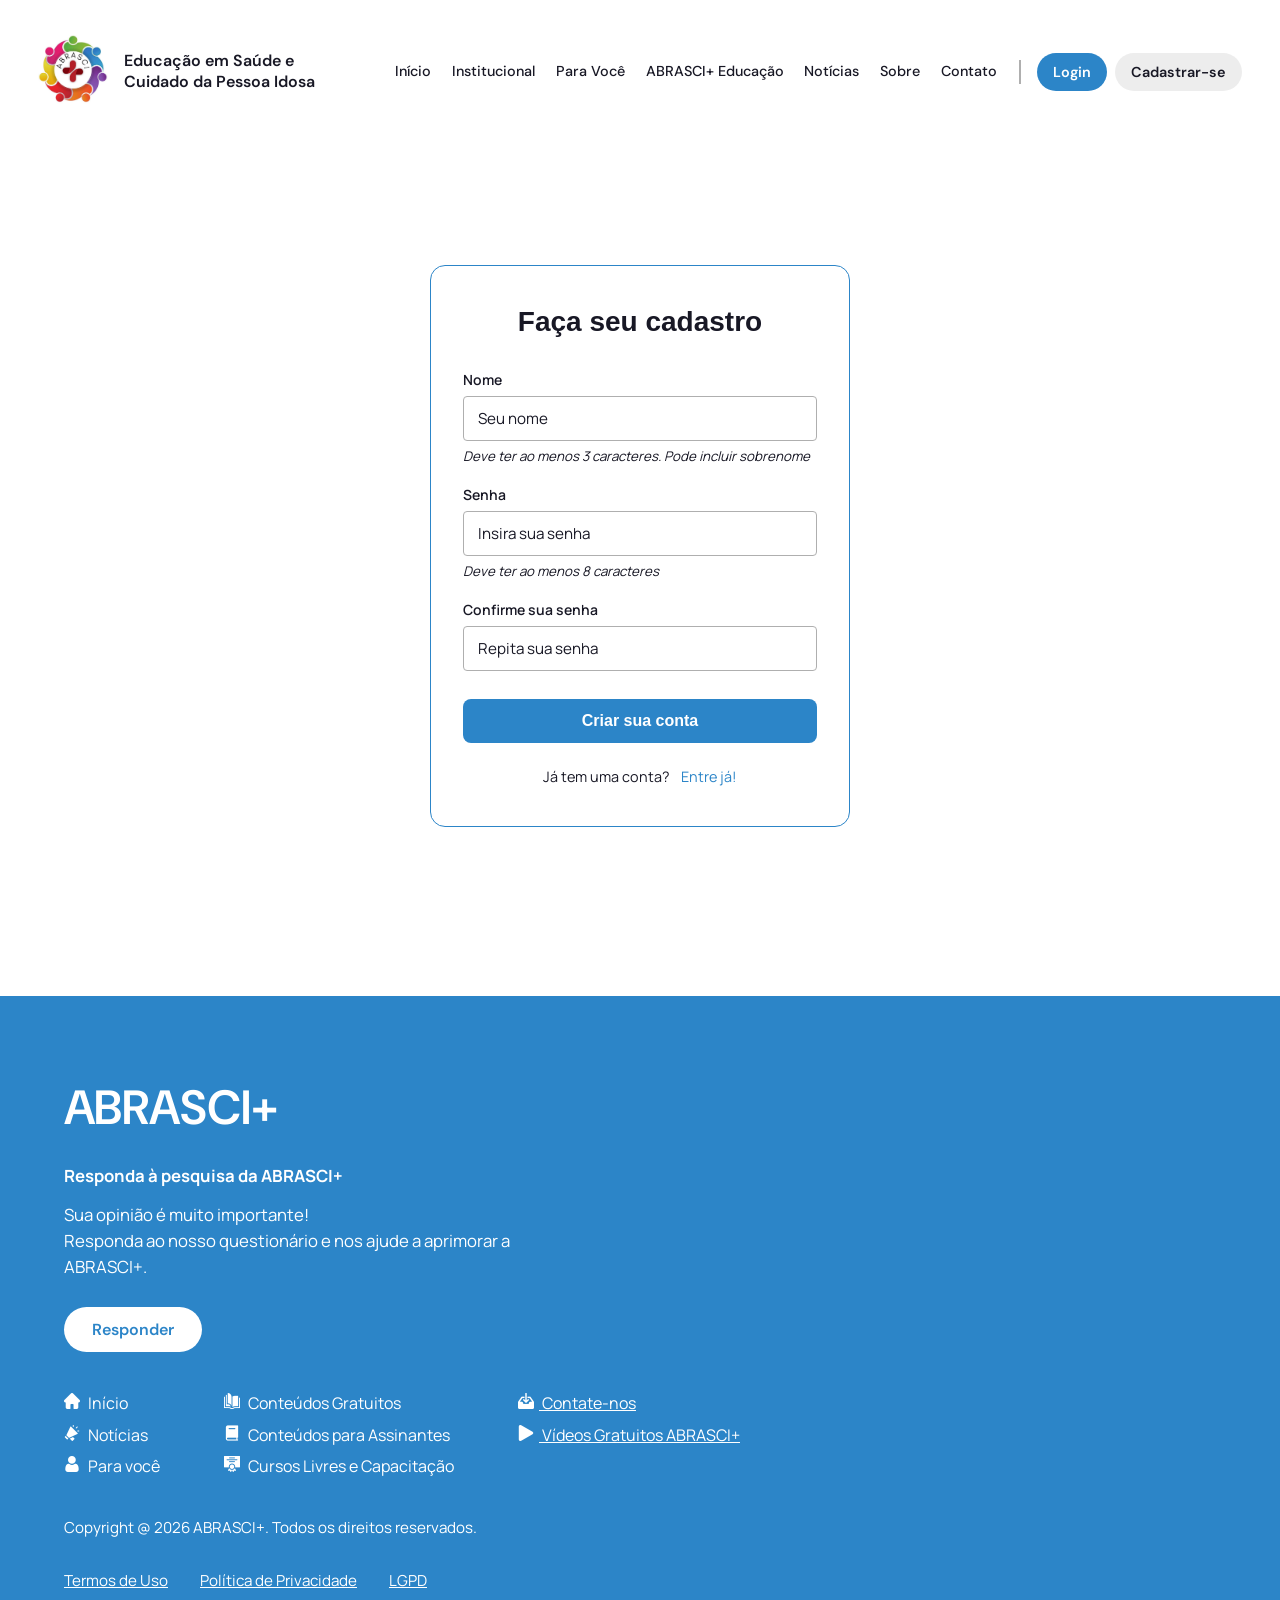
==== commit aa23024a: "contacts" ====
--- a/cadastro/index.html
+++ b/cadastro/index.html
@@ -2,12 +2,32 @@
 <html lang="pt-BR">
     <head>
         <meta charset="UTF-8" />
+        <!-- Google Tag Manager -->
+        <script>(function(w,d,s,l,i){w[l]=w[l]||[];w[l].push({'gtm.start':
+        new Date().getTime(),event:'gtm.js'});var f=d.getElementsByTagName(s)[0],
+        j=d.createElement(s),dl=l!='dataLayer'?'&l='+l:'';j.async=true;j.src=
+        'https://www.googletagmanager.com/gtm.js?id='+i+dl;f.parentNode.insertBefore(j,f);
+        })(window,document,'script','dataLayer','GTM-KPSW4ZWC');</script>
+        <!-- End Google Tag Manager -->
+
+        <!-- Google tag (gtag.js) -->
+        <script async src="https://www.googletagmanager.com/gtag/js?id=G-F4J0J059M0"></script>
+        <script>
+            window.dataLayer = window.dataLayer || [];
+            function gtag(){dataLayer.push(arguments);}
+            gtag('js', new Date());
+            gtag('config', 'G-F4J0J059M0');
+        </script>
         <meta name="viewport" content="width=device-width, initial-scale=1.0" />
-        <title>ABRASCI - Educação em Saúde e Cuidado da Pessoa Idosa</title>
+        <title>ABRASCI+ - Educação em Saúde e Cuidado da Pessoa Idosa</title>
         <link rel="stylesheet" href="../style.css" />
         <link rel="stylesheet" href="style.css" />
     </head>
     <body>
+        <!-- Google Tag Manager (noscript) -->
+        <noscript><iframe src="https://www.googletagmanager.com/ns.html?id=GTM-KPSW4ZWC"
+        height="0" width="0" style="display:none;visibility:hidden"></iframe></noscript>
+        <!-- End Google Tag Manager (noscript) -->
         <header class="header">
             <div class="header-left">
                 <a href="../index.html">
@@ -32,13 +52,13 @@
                             <a class="dropdown-toggle">ABRASCI+ Educação</a>
                             <ul class="dropdown-menu">
                                 <li><a href="https://www.youtube.com/@ABRASCImais/shorts" target="_blank">Conteúdos <br />gratuitos</a></li>
-                                <li><a href="../convite/pesquisa/index.html">Conteúdos <br />para assinantes</a></li>
-                                <li><a href="../convite/pesquisa/index.html">Cursos livres <br />e capacitação</a></li>
+                                <li><a href="../educacao/assinantes/index.html">Conteúdos <br />para assinantes</a></li>
+                                <li><a href="../educacao/livres/index.html">Cursos livres <br />e capacitação</a></li>
                             </ul>
                         </li>
                         <li><a href="../noticias/index.html">Notícias</a></li>
                         <li><a href="../index.html#sobre">Sobre</a></li>
-                        <li><a href="#contato">Contato</a></li>
+                        <li><a href="https://docs.google.com/forms/d/e/1FAIpQLSclqw7y71Hq0mY9NL2dX5jIwqXCljv6Ff6oZ4rG5neMu8jdjQ/viewform" target="_blank" rel="noopener noreferrer">Contato</a></li>
                     </ul>
                 </nav>
 
@@ -147,22 +167,22 @@
                         </li>
                         <li>
                             <img src="../assets/footer/closed-book.png" alt="" class="list-icon">
-                            <a href="../convite/pesquisa/index.html">Conteúdos para Assinantes</a>
+                            <a href="../educacao/assinantes/index.html">Conteúdos para Assinantes</a>
                         </li>
                         <li>
                             <img src="../assets/footer/certificate.png" alt="" class="list-icon">
-                            <a href="../convite/pesquisa/index.html">Cursos Livres e Capacitação</a>
+                            <a href="../educacao/livres/index.html">Cursos Livres e Capacitação</a>
                         </li>
                     </ul>
 
                     <ul class="footer-media-list">
                         <li>
                             <img src="../assets/footer/inbox.png" alt="" class="list-icon">
-                            <a href="mailto:abrasci.mais@gmail.com">abrasci.mais@gmail.com</a>
+                            <a href="https://docs.google.com/forms/d/e/1FAIpQLSclqw7y71Hq0mY9NL2dX5jIwqXCljv6Ff6oZ4rG5neMu8jdjQ/viewform" target="_blank" rel="noopener noreferrer">Contate-nos</a>
                         </li>
                         <li>
                             <img src="../assets/footer/youtube.png" alt="" class="list-icon">
-                            <a href="https://youtube.com/@ABRASCImais">youtube.com/@ABRASCImais</a>
+                            <a href="https://youtube.com/@ABRASCImais">Vídeos Gratuitos ABRASCI+</a>
                         </li>
                     </ul>
 
--- a/style.css
+++ b/style.css
@@ -330,8 +330,30 @@
     opacity: 1;
 }
 
-/* slide da pesquisa */
-.slide--pesquisa {
+/* o crédito do Freepik só aparece nos slides com foto do Freepik */
+.carousel:has(.slide--wide.active) .carousel-credit,
+.carousel:has(.slide--convite.active) .carousel-credit {
+    display: none;
+}
+
+/* slides largos (banner): a imagem inteira aparece, sem cortes */
+.slide--wide {
+    background-color: var(--background);
+}
+
+.slide--wide img {
+    object-fit: contain;
+    object-position: center;
+}
+
+.slide-link {
+    display: block;
+    width: 100%;
+    height: 100%;
+}
+
+/* slides quadrados de convite (Momento ABRASCI e pesquisa) */
+.slide--convite {
     container-type: size;
     display: flex;
     align-items: center;
@@ -339,15 +361,16 @@
     background-color: var(--background);
 }
 
-.pesquisa-slide-frame {
+.convite-slide-frame {
     container-type: inline-size;
     position: relative;
+    display: block;
     width: min(100cqw, 100cqh);
     aspect-ratio: 1 / 1;
     line-height: 0;
 }
 
-.pesquisa-slide-frame > img {
+.convite-slide-frame > img {
     display: block;
     width: 100%;
     height: 100%;
@@ -355,36 +378,41 @@
     object-position: center;
 }
 
-.pesquisa-slide-button {
+/* botão sobre o campo branco já desenhado na imagem */
+.convite-slide-button {
     position: absolute;
-    top: 44%;
-    left: 62%;
     z-index: 10;
-    display: inline-flex;
+    display: flex;
     align-items: center;
-    gap: 0.8cqw;
-    padding: 3cqw 3.5cqw;
-    border-radius: 999px;
+    justify-content: center;
+    color: #0b3fae;
+    font-family: "DM Sans", sans-serif;
+    font-weight: 700;
+    font-size: 4.2cqw;
+    letter-spacing: 0.08em;
+    line-height: normal;
+    transition: background-color 0.2s ease, color 0.2s ease;
+}
+
+.convite-slide-frame:hover .convite-slide-button,
+.convite-slide-frame:focus-visible .convite-slide-button {
     background-color: var(--accent);
     color: var(--background);
-    font-family: "DM Sans", sans-serif;
-    font-weight: 600;
-    font-size: 2.8cqw;
-    line-height: normal;
-    white-space: nowrap;
-    transition: transform 0.2s ease, background-color 0.2s ease;
-}
-
-.pesquisa-slide-button:hover {
-    background-color: var(--accent-extra);
-    transform: scale(1.02);
-}
-
-.pesquisa-slide-button .pesquisa-slide-icon {
-    width: 2.6cqw;
-    height: 2.6cqw;
-    object-fit: contain;
-    filter: brightness(0) invert(1);
+}
+
+.slide-button-a {
+    left: 21.9%;
+    top: 83.9%;
+    width: 72.8%;
+    height: 11.3%;
+    border-radius: 30px;
+}
+.slide-button-b {
+    left: 21.5%;
+    top: 83.9%;
+    width: 74.2%;
+    height: 11.0%;
+    border-radius: 32px;
 }
 
 /* CTA sobre os slides */
@@ -1090,24 +1118,22 @@
         right: 0.6rem;
     }
 
-    /* cover fica centrado no assunto de cada foto */
-    .slide:nth-child(2) img {
+    .slide--idosos img {
         object-position: 45% top;
     }
 
-    .slide:nth-child(3) img {
+    .slide--familia img {
         object-position: 85% top;
     }
 
-    .slide:nth-child(4) img {
+    .slide--cuidadora img {
         object-position: 70% top;
     }
 
-    .slide:nth-child(5) img {
+    .slide--pcd img {
         object-position: 20% top;
     }
 
-    /* titulo e bot~qo ficam na base do slide, sobre um degradê */
     .slide .slide-overlay {
         top: auto;
         right: auto;
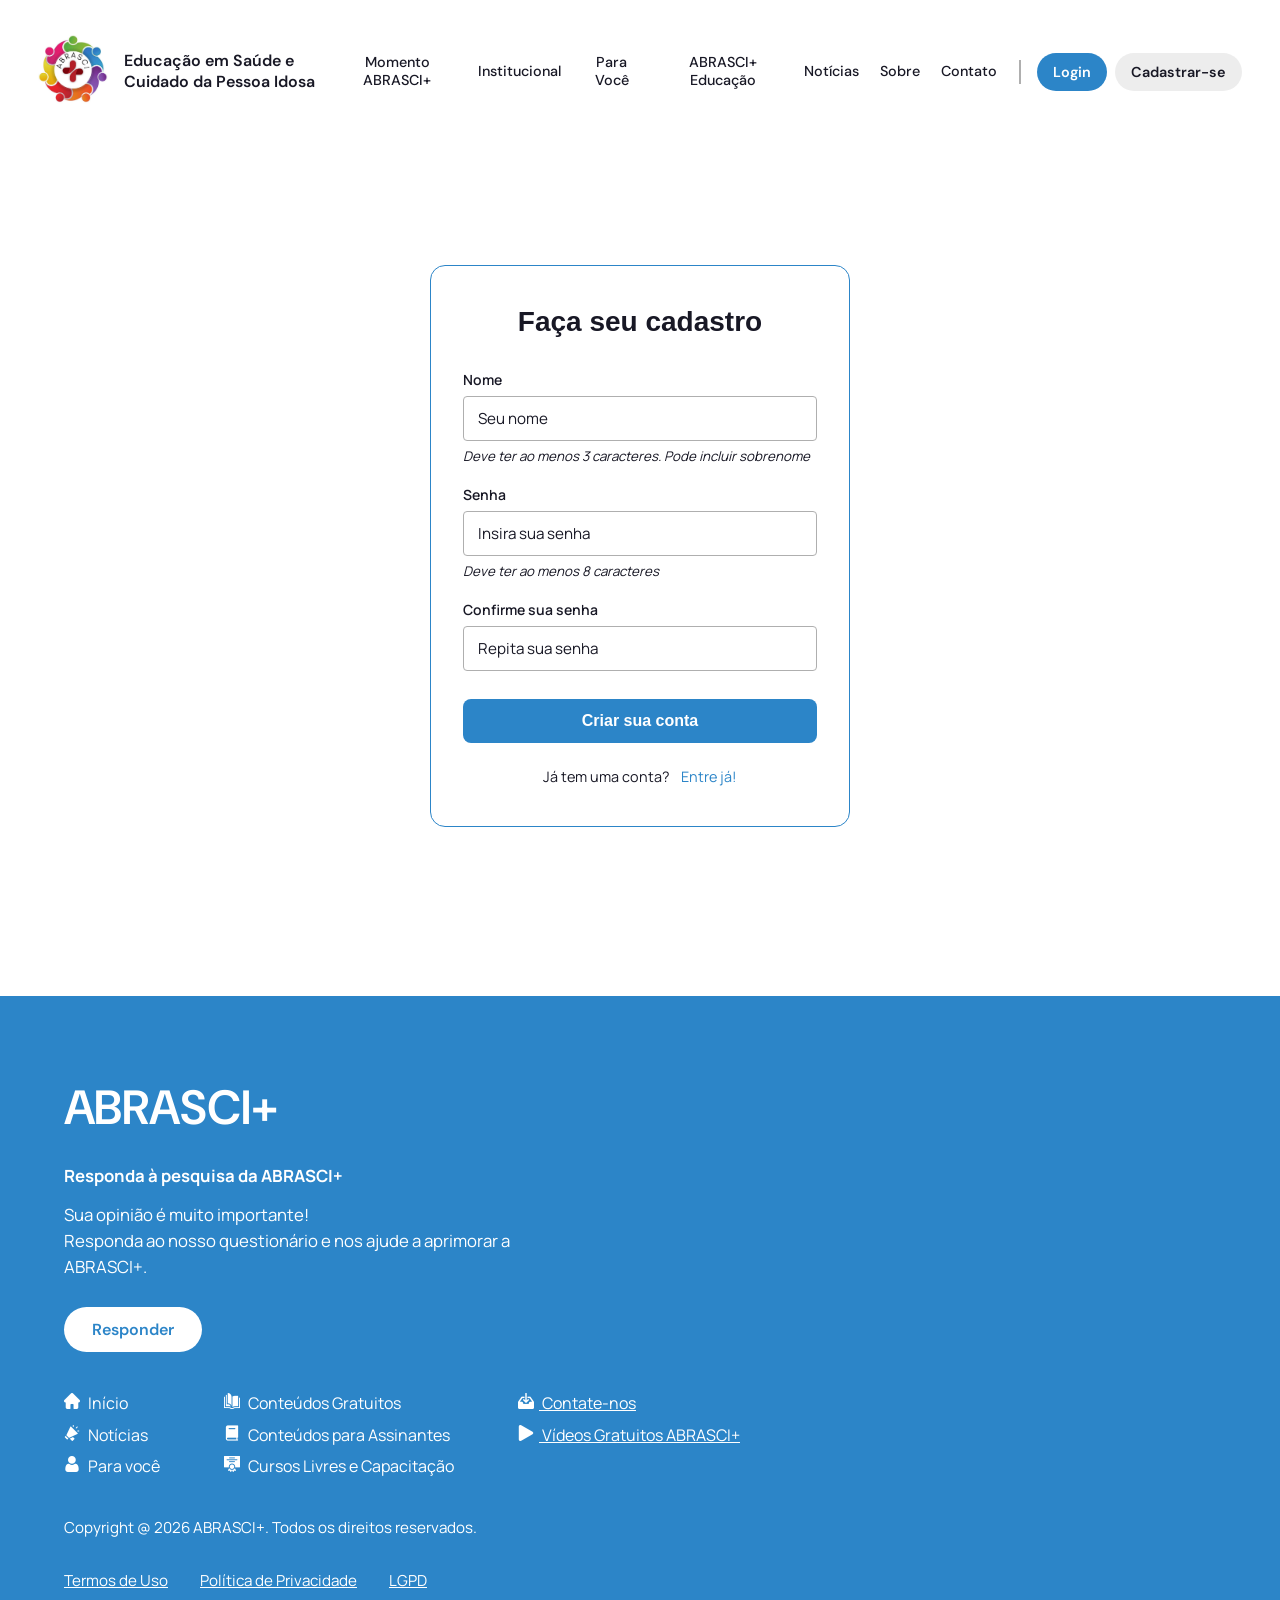
==== commit c07d4d18: "news" ====
--- a/cadastro/index.html
+++ b/cadastro/index.html
@@ -45,7 +45,7 @@
             <div class="header-menu" id="site-menu">
                 <nav class="navbar">
                     <ul class="nav-list">
-                        <li><a href="../index.html">Início</a></li>
+                        <li><a href="../index.html">Momento ABRASCI+</a></li>
                         <li><a href="../institucional/index.html">Institucional</a></li>
                         <li><a href="../para_voce/index.html">Para Você</a></li>
                         <li class="dropdown">
--- a/style.css
+++ b/style.css
@@ -407,6 +407,14 @@
     height: 11.3%;
     border-radius: 30px;
 }
+.slide-button-c {
+    left: 20.25%;
+    top: 86%;
+    width: 73.4%;
+    height: 9.3%;
+    border-radius: 20px;
+    color: transparent;
+}
 .slide-button-b {
     left: 21.5%;
     top: 83.9%;
@@ -609,6 +617,77 @@
 
 .content strong {
     font-weight: 700;
+}
+
+/* convites lado a lado (pesquisa e conteúdos gratuitos) */
+.invite-roll {
+    display: flex;
+    justify-content: center;
+    align-items: flex-start;
+    gap: 2rem;
+    width: 100%;
+    max-width: 100%;
+    margin: 1.25rem 0;
+}
+
+.invite-card {
+    flex: 1 1 0;
+    min-width: 0;
+    max-width: 560px;
+    padding: 10px;
+    background-color: var(--background-high);
+}
+
+.invite-frame {
+    container-type: inline-size;
+    position: relative;
+    display: block;
+    width: 100%;
+    line-height: 0;
+}
+
+.invite-frame > img {
+    display: block;
+    width: 100%;
+    height: auto;
+}
+
+/* botão sobre o campo branco já desenhado na imagem */
+.invite-button {
+    position: absolute;
+    z-index: 10;
+    display: flex;
+    align-items: center;
+    justify-content: center;
+    color: #0b3fae;
+    font-family: "DM Sans", sans-serif;
+    font-weight: 700;
+    font-size: 4.2cqw;
+    letter-spacing: 0.08em;
+    line-height: normal;
+    transition: background-color 0.2s ease, color 0.2s ease;
+}
+
+.invite-frame:hover .invite-button,
+.invite-frame:focus-visible .invite-button {
+    background-color: var(--accent);
+    color: var(--background);
+}
+
+.invite-button--pesquisa {
+    left: 21.25%;
+    top: 83.9%;
+    width: 74.2%;
+    height: 11.0%;
+    border-radius: 25px;
+}
+
+.invite-button--gratuitos {
+    left: 21.0%;
+    top: 85.9%;
+    width: 74.0%;
+    height: 9.8%;
+    border-radius: 20px;
 }
 
 .values-list {
@@ -1082,6 +1161,18 @@
 
 /* ---------- tablet pequeno / celular grande ---------- */
 @media (max-width: 768px) {
+    .invite-roll {
+        flex-direction: column;
+        align-items: center;
+        gap: 1.25rem;
+    }
+
+    .invite-card {
+        flex: none;
+        width: 100%;
+        max-width: 480px;
+    }
+
     .SOU_cards {
         grid-template-columns: repeat(2, 1fr);
         gap: 1rem;
